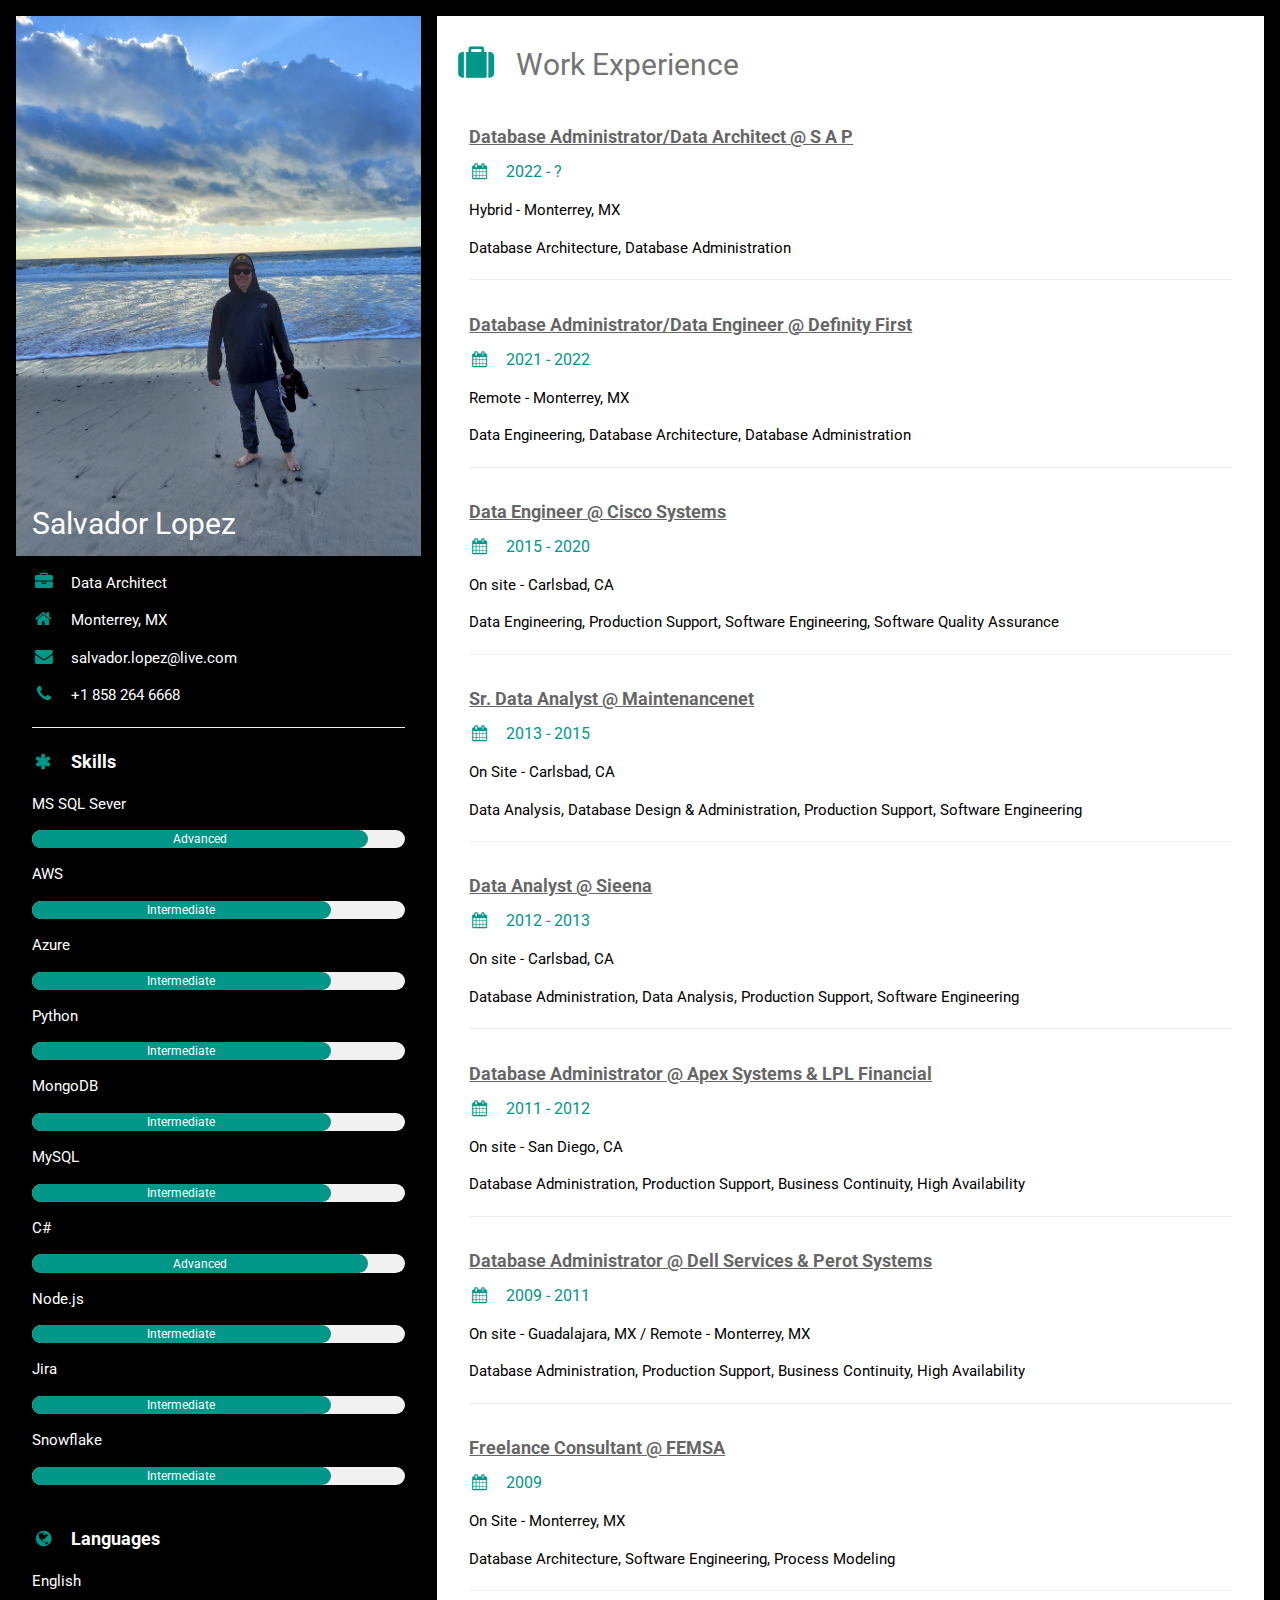
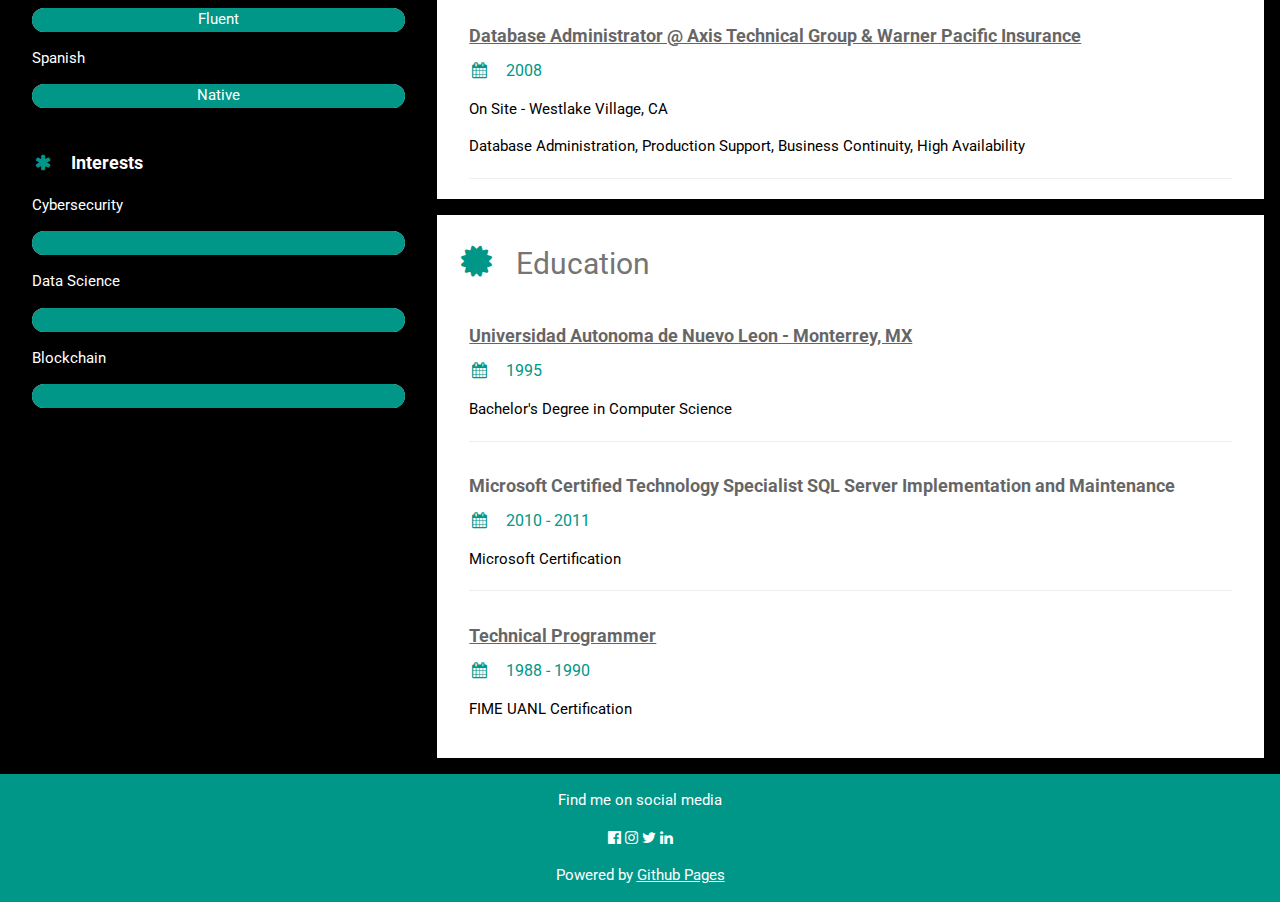
==== index.html @ 4606fcaa "Update index.html" ====
<!DOCTYPE html>
<html>
<title>Sal Lopez - Data Architect</title>
<meta charset="UTF-8">
<meta name="viewport" content="width=device-width, initial-scale=1">
<meta property="og:image" content=" https://lopez-sal.github.io/slopez1.jpg" />
<link rel="stylesheet" href="https://www.w3schools.com/w3css/4/w3.css">
<link rel='stylesheet' href='https://fonts.googleapis.com/css?family=Roboto'>
<link rel="stylesheet" href="https://cdnjs.cloudflare.com/ajax/libs/font-awesome/4.7.0/css/font-awesome.min.css">
<style>
html,body,h1,h2,h3,h4,h5,h6 {font-family: "Roboto", sans-serif}
</style>
<script> 
    function myFace() { 
        window.open("https://www.facebook.com/profile.php?id=1053467613", "_blank"); 
     } 
    function myLinkedIn() { 
        window.open("https://www.linkedin.com/in/salvadorl/", "_blank"); 
     } 
     function myInsta() { 
        window.open("https://www.instagram.com/eltigresd/", "_blank"); 
     } 
     function myTwitter() { 
        window.open(" https://twitter.com/slopezofficial", "_blank"); 
     } 
</script> 
<body class="w3-black">

<!-- Page Container -->
<div class="w3-content w3-margin-top" style="max-width:1400px;">

  <!-- The Grid -->
  <div class="w3-row-padding">
  
    <!-- Left Column -->
    <div class="w3-third">
    
      <div class="w3-black w3-text-white w3-card-4">
        <div class="w3-display-container">
          <img src="slopez1.jpg" style="width:100%" alt="Sal / Chava">
          <div class="w3-display-bottomleft w3-container w3-text-white">
            <h2>Salvador Lopez</h2>
          </div>
        </div>
        <div class="w3-container">
          <p><i class="fa fa-briefcase fa-fw w3-margin-right w3-large w3-text-teal"></i>Data Architect</p>
          <p><i class="fa fa-home fa-fw w3-margin-right w3-large w3-text-teal"></i>Monterrey, MX</p>
          <p><i class="fa fa-envelope fa-fw w3-margin-right w3-large w3-text-teal"></i>salvador.lopez@live.com</p>
          <p><i class="fa fa-phone fa-fw w3-margin-right w3-large w3-text-teal"></i>+1 858 264 6668</p>
          <hr>

          <p class="w3-large"><b><i class="fa fa-asterisk fa-fw w3-margin-right w3-text-teal"></i>Skills</b></p>
          <p>MS SQL Sever</p>
          <div class="w3-light-grey w3-round-xlarge w3-small">
            <div class="w3-container w3-center w3-round-xlarge w3-teal" style="width:90%">Advanced</div>
          </div>
          <p>AWS</p>
          <div class="w3-light-grey w3-round-xlarge w3-small">
            <div class="w3-container w3-center w3-round-xlarge w3-teal" style="width:80%">Intermediate</div>
          </div>
          <p>Azure</p>
          <div class="w3-light-grey w3-round-xlarge w3-small">
            <div class="w3-container w3-center w3-round-xlarge w3-teal" style="width:80%">Intermediate</div>
          </div>
          <p>Python</p>
          <div class="w3-light-grey w3-round-xlarge w3-small">
            <div class="w3-container w3-center w3-round-xlarge w3-teal" style="width:80%">
              <div class="w3-center w3-text-white">Intermediate</div>
            </div>
          </div>
          <p>MongoDB</p>
          <div class="w3-light-grey w3-round-xlarge w3-small">
            <div class="w3-container w3-center w3-round-xlarge w3-teal" style="width:80%">Intermediate</div>
          </div>
          <p>MySQL</p>
          <div class="w3-light-grey w3-round-xlarge w3-small">
            <div class="w3-container w3-center w3-round-xlarge w3-teal" style="width:80%">Intermediate</div>
          </div>
          <p>C#</p>
          <div class="w3-light-grey w3-round-xlarge w3-small">
            <div class="w3-container w3-center w3-round-xlarge w3-teal" style="width:90%">Advanced</div>
          </div>
          <p>Node.js</p>
          <div class="w3-light-grey w3-round-xlarge w3-small">
            <div class="w3-container w3-center w3-round-xlarge w3-teal" style="width:80%">Intermediate</div>
          </div>
          <p>Jira</p>
          <div class="w3-light-grey w3-round-xlarge w3-small">
            <div class="w3-container w3-center w3-round-xlarge w3-teal" style="width:80%">Intermediate</div>
          </div>
          <p>Snowflake</p>
          <div class="w3-light-grey w3-round-xlarge w3-small">
            <div class="w3-container w3-center w3-round-xlarge w3-teal" style="width:80%">Intermediate</div>
          </div>
          <br>

          <p class="w3-large w3-text-theme"><b><i class="fa fa-globe fa-fw w3-margin-right w3-text-teal"></i>Languages</b></p>
          <p>English</p>
          <div class="w3-light-grey w3-round-xlarge">
            <div class="w3-container w3-center w3-round-xlarge w3-teal" style="height:24px;width:100%">Fluent</div>
          </div>
          <p>Spanish</p>
          <div class="w3-light-grey w3-round-xlarge">
            <div class="w3-container w3-center w3-round-xlarge w3-teal" style="height:24px;width:100%">Native</div>
          </div>
          <br>

          <p class="w3-large"><b><i class="fa fa-asterisk fa-fw w3-margin-right w3-text-teal"></i>Interests</b></p>
          <p>Cybersecurity</p>
          <div class="w3-light-grey w3-round-xlarge">
            <div class="w3-container w3-center w3-round-xlarge w3-teal" style="height:24px;width:100%"></div>
          </div>
          <p>Data Science</p>
          <div class="w3-light-grey w3-round-xlarge">
            <div class="w3-container w3-center w3-round-xlarge w3-teal" style="height:24px;width:100%"></div>
          </div>
          <p>Blockchain</p>
          <div class="w3-light-grey w3-round-xlarge">
            <div class="w3-container w3-center w3-round-xlarge w3-teal" style="height:24px;width:100%"></div>
          </div>
          <br>
        </div>
      </div><br>

    <!-- End Left Column -->
    </div>

    <!-- Right Column -->
    <div class="w3-twothird">
    
      <div class="w3-container w3-card w3-white w3-margin-bottom">
        <h2 class="w3-text-grey w3-padding-16"><i class="fa fa-suitcase fa-fw w3-margin-right w3-xxlarge w3-text-teal"></i>Work Experience</h2>
        <div class="w3-container">
          <h5 class="w3-opacity"><b> <a href="https://www.sap.com" target="_blank"> Database Administrator/Data Architect @ S A P </a></b></h5>
          <h6 class="w3-text-teal"><i class="fa fa-calendar fa-fw w3-margin-right"></i>2022 - ? </h6>
          <p>Hybrid - Monterrey, MX</p>
          <p>Database Architecture, Database Administration</p>
          <hr>
        </div>
        <div class="w3-container">
          <h5 class="w3-opacity"><b> <a href="https://www.definityfirst.com" target="_blank"> Database Administrator/Data Engineer @ Definity First </a></b></h5>
          <h6 class="w3-text-teal"><i class="fa fa-calendar fa-fw w3-margin-right"></i>2021 - 2022 </h6>
          <p>Remote - Monterrey, MX</p>
          <p>Data Engineering, Database Architecture, Database Administration</p>
          <hr>
        </div>
        <div class="w3-container">
          <h5 class="w3-opacity"><b> <a href="https://www.cisco.com" target="_blank"> Data Engineer @ Cisco Systems </a></b></h5>
          <h6 class="w3-text-teal"><i class="fa fa-calendar fa-fw w3-margin-right"></i>2015 - 2020</h6>
          <p>On site - Carlsbad, CA</p>
          <p>Data Engineering, Production Support, Software Engineering, Software Quality Assurance</p>
          <hr>
        </div>
        <div class="w3-container">
          <h5 class="w3-opacity" ><b><a href="https://blogs.cisco.com/news/cisco-announces-news" target="_blank">Sr. Data Analyst @ Maintenancenet</a></b> </h5>
          <h6 class="w3-text-teal"><i class="fa fa-calendar fa-fw w3-margin-right"></i>2013 - 2015</h6>
          <p>On Site - Carlsbad, CA</p>
          <p>Data Analysis, Database Design & Administration, Production Support, Software Engineering</p>
          <hr>
        </div>
        <div class="w3-container">
          <h5 class="w3-opacity"><a href="https://definityfirst.com/" target="_blank"><b>Data Analyst @ Sieena</b></a></h5>
          <h6 class="w3-text-teal"><i class="fa fa-calendar fa-fw w3-margin-right"></i>2012 - 2013</h6>
          <p>On site - Carlsbad, CA</p>
          <p>Database Administration, Data Analysis, Production Support, Software Engineering</p>
          <hr>
        </div>
        <div class="w3-container">
          <h5 class="w3-opacity"><b><a href="https://www.apexsystems.com" target="_blank">Database Administrator @ Apex Systems & LPL Financial</b></a></h5>
          <h6 class="w3-text-teal"><i class="fa fa-calendar fa-fw w3-margin-right"></i>2011 - 2012</h6>
          <p>On site - San Diego, CA</p>
          <p>Database Administration,  Production Support, Business Continuity, High Availability</p>
          <hr>
        </div>
        <div class="w3-container">
          <h5 class="w3-opacity"><b><a href="https://www.dell.com" target="_blank">Database Administrator @ Dell Services & Perot Systems</a></b></h5>
          <h6 class="w3-text-teal"><i class="fa fa-calendar fa-fw w3-margin-right"></i>2009 - 2011</h6>
          <p>On site - Guadalajara, MX / Remote - Monterrey, MX</p>
          <p>Database Administration,  Production Support, Business Continuity, High Availability</p>
          <hr>
        </div>
        <div class="w3-container">
          <h5 class="w3-opacity"><b><a href="https://www.femsa.com/en/" target="_blank">Freelance Consultant @ FEMSA</a></b></h5>
          <h6 class="w3-text-teal"><i class="fa fa-calendar fa-fw w3-margin-right"></i>2009</h6>
          <p>On Site - Monterrey, MX</p>
          <p>Database Architecture,  Software Engineering, Process Modeling</p>
          <hr>
        </div>
        <div class="w3-container">
          <h5 class="w3-opacity"><b><a href="https://www.axistechnical.com/" target="_blank">Database Administrator @ Axis Technical Group & Warner Pacific Insurance</a></b></h5>
          <h6 class="w3-text-teal"><i class="fa fa-calendar fa-fw w3-margin-right"></i>2008</h6>
          <p>On Site - Westlake Village, CA</p>
          <p>Database Administration,  Production Support, Business Continuity, High Availability</p>
          <hr>
        </div>
      </div>

      <div class="w3-container w3-card w3-white">
        <h2 class="w3-text-grey w3-padding-16"><i class="fa fa-certificate fa-fw w3-margin-right w3-xxlarge w3-text-teal"></i>Education</h2>
        <div class="w3-container">
          <h5 class="w3-opacity"><b><a href="https://www.uanl.mx/en/main-campus/" target="_blank">Universidad Autonoma de Nuevo Leon - Monterrey, MX </a></b></h5>
          <h6 class="w3-text-teal"><i class="fa fa-calendar fa-fw w3-margin-right"></i>1995</h6>
          <p>Bachelor's Degree in Computer Science</p>
          <hr>
        </div>
        <div class="w3-container">
          <h5 class="w3-opacity"><b>Microsoft Certified Technology Specialist SQL Server Implementation and Maintenance</b></h5>
          <h6 class="w3-text-teal"><i class="fa fa-calendar fa-fw w3-margin-right"></i>2010 - 2011</h6>
          <p>Microsoft Certification</p>
          <hr>
        </div>
        <div class="w3-container">
          <h5 class="w3-opacity"><a href="https://www.fime.uanl.mx/portfolio/educacion-continua/" target="_blank"><b>Technical Programmer</a></b></h5>
          <h6 class="w3-text-teal"><i class="fa fa-calendar fa-fw w3-margin-right"></i>1988 - 1990</h6>
          <p>FIME UANL Certification</p><br>
        </div>
      </div>

    <!-- End Right Column -->
    </div>
    
  <!-- End Grid -->
  </div>
  
  <!-- End Page Container -->
</div>

<footer class="w3-container w3-teal w3-center w3-margin-top">
  <p>Find me on social media</p>
  <i class="fa fa-facebook-official w3-hover-opacity" onclick="myFace()"></i>
  <i class="fa fa-instagram w3-hover-opacity" onclick="myInsta()"></i>
  <i class="fa fa-twitter w3-hover-opacity" onclick="myTwitter()"></i>
  <i class="fa fa-linkedin w3-hover-opacity"  onclick="myLinkedIn()"></i>
  <p>Powered by <a href="https://pages.github.com/" target="_blank">Github Pages</a></p>
</footer>

</body>
</html>
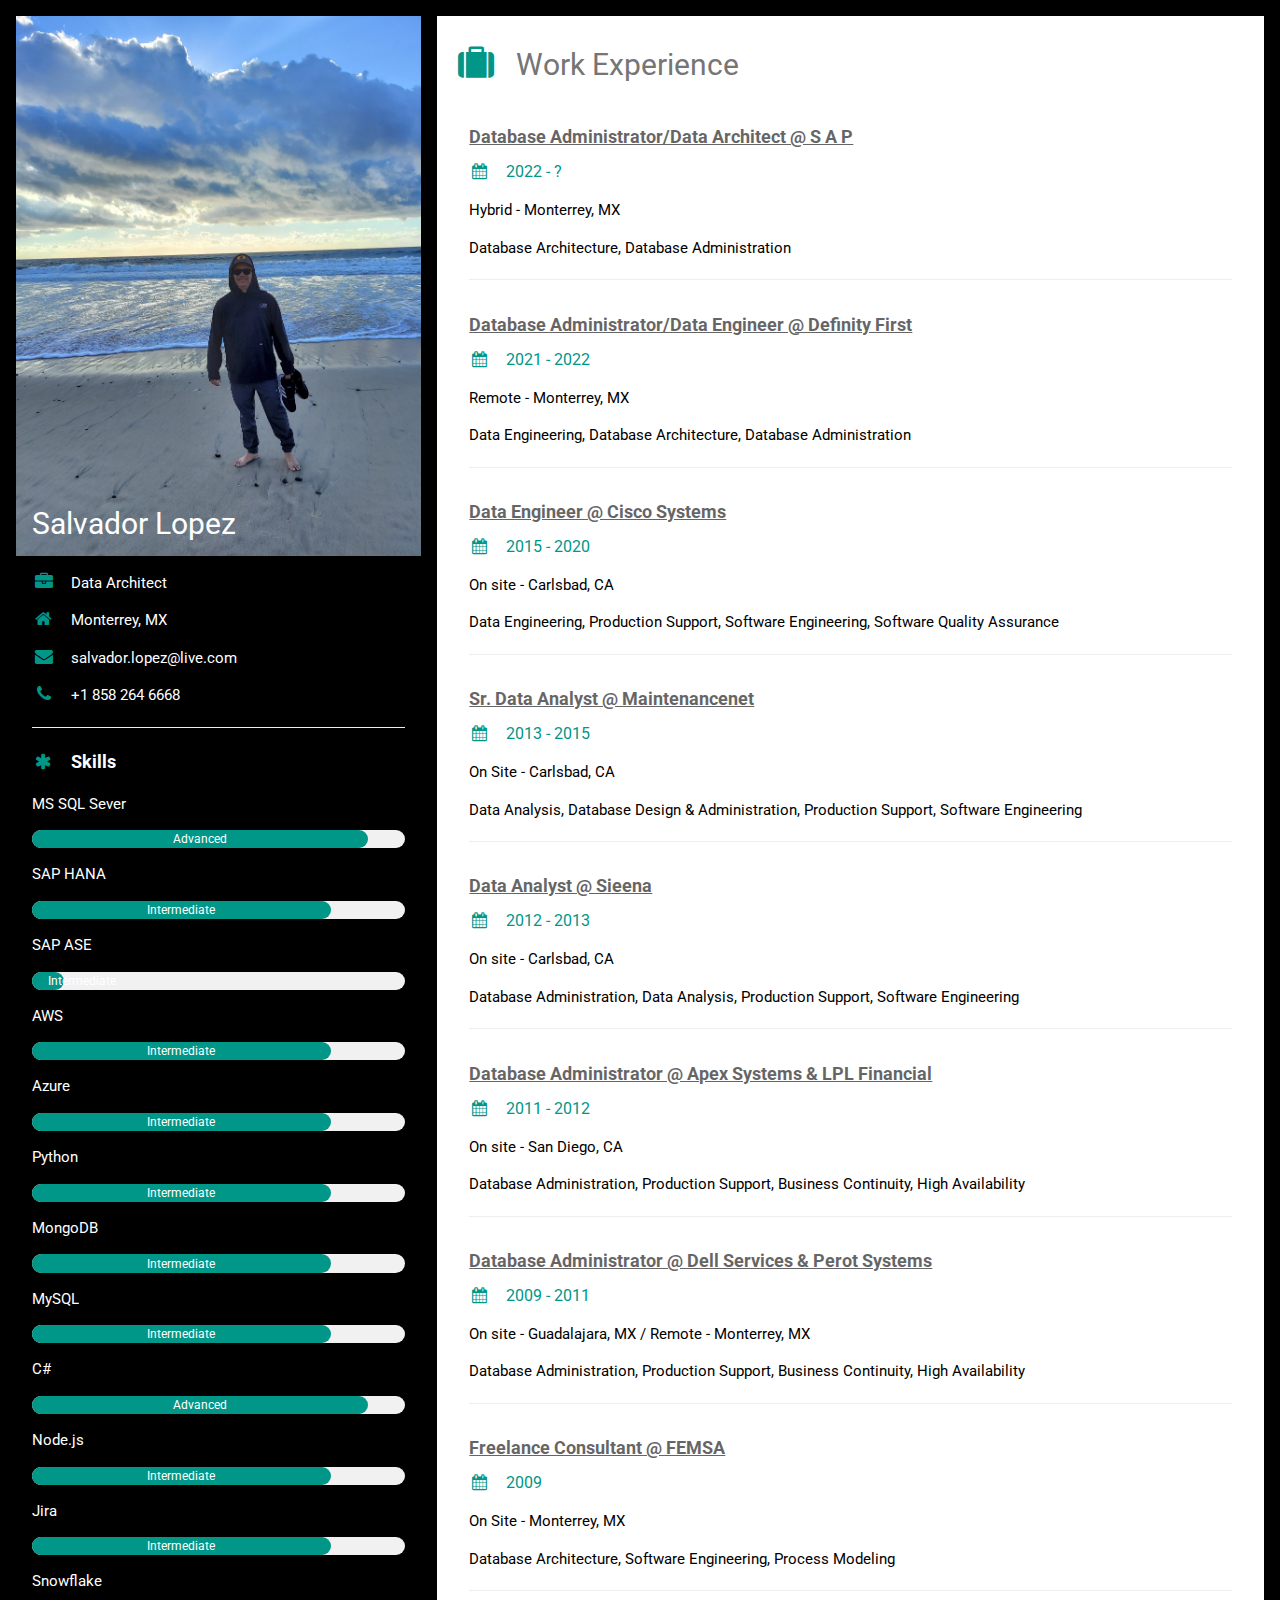
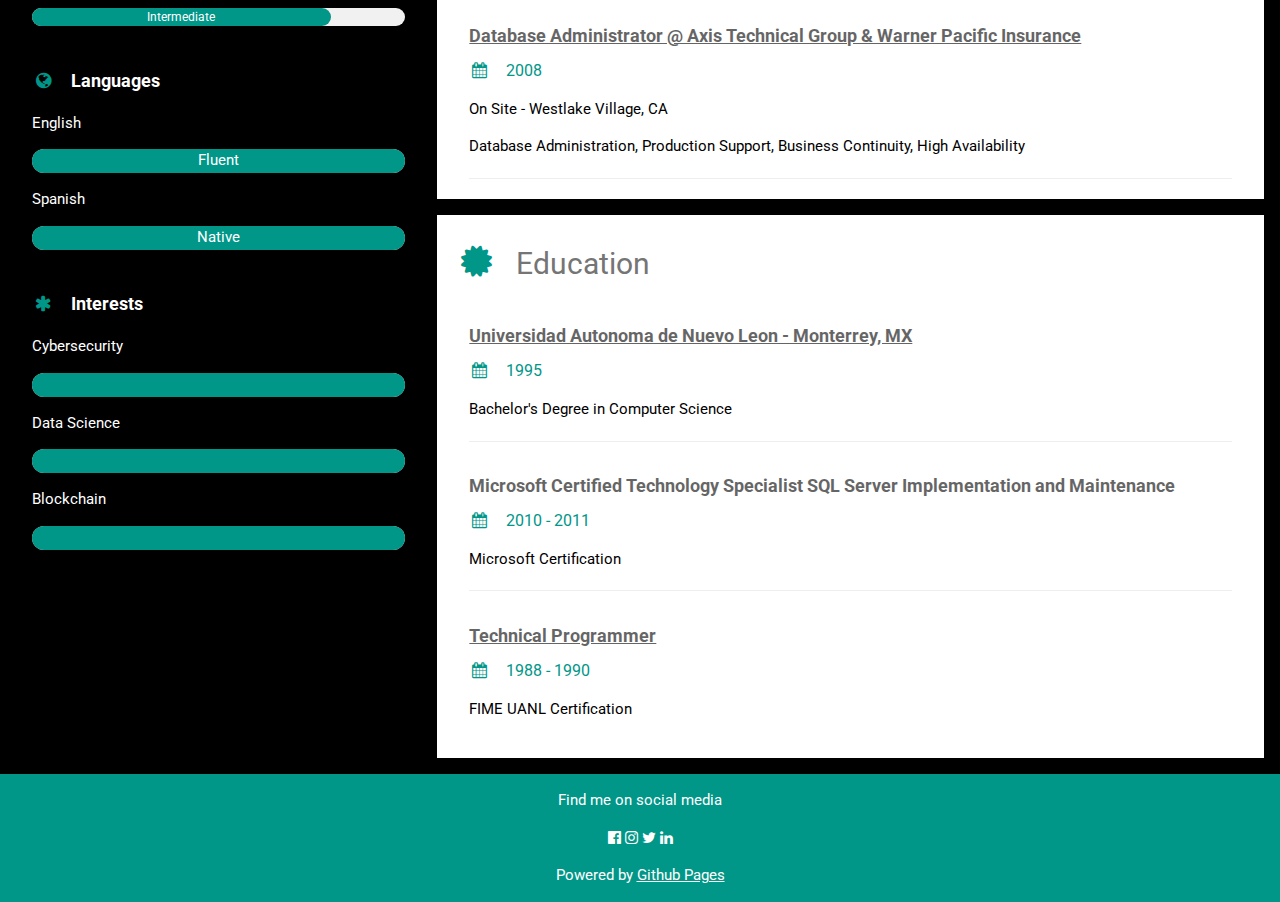
==== commit 2168fbf7: "Update index.html" ====
--- a/index.html
+++ b/index.html
@@ -54,6 +54,13 @@
           <div class="w3-light-grey w3-round-xlarge w3-small">
             <div class="w3-container w3-center w3-round-xlarge w3-teal" style="width:90%">Advanced</div>
           </div>
+          <p>SAP HANA</p>
+          <div class="w3-light-grey w3-round-xlarge w3-small">
+            <div class="w3-container w3-center w3-round-xlarge w3-teal" style="width:80%">Intermediate</div>
+          </div><p>SAP ASE</p>
+          <div class="w3-light-grey w3-round-xlarge w3-small">
+            <div class="w3-container w3-center w3-round-xlarge w3-teal" style="width:0%">Intermediate</div>
+          </div>
           <p>AWS</p>
           <div class="w3-light-grey w3-round-xlarge w3-small">
             <div class="w3-container w3-center w3-round-xlarge w3-teal" style="width:80%">Intermediate</div>
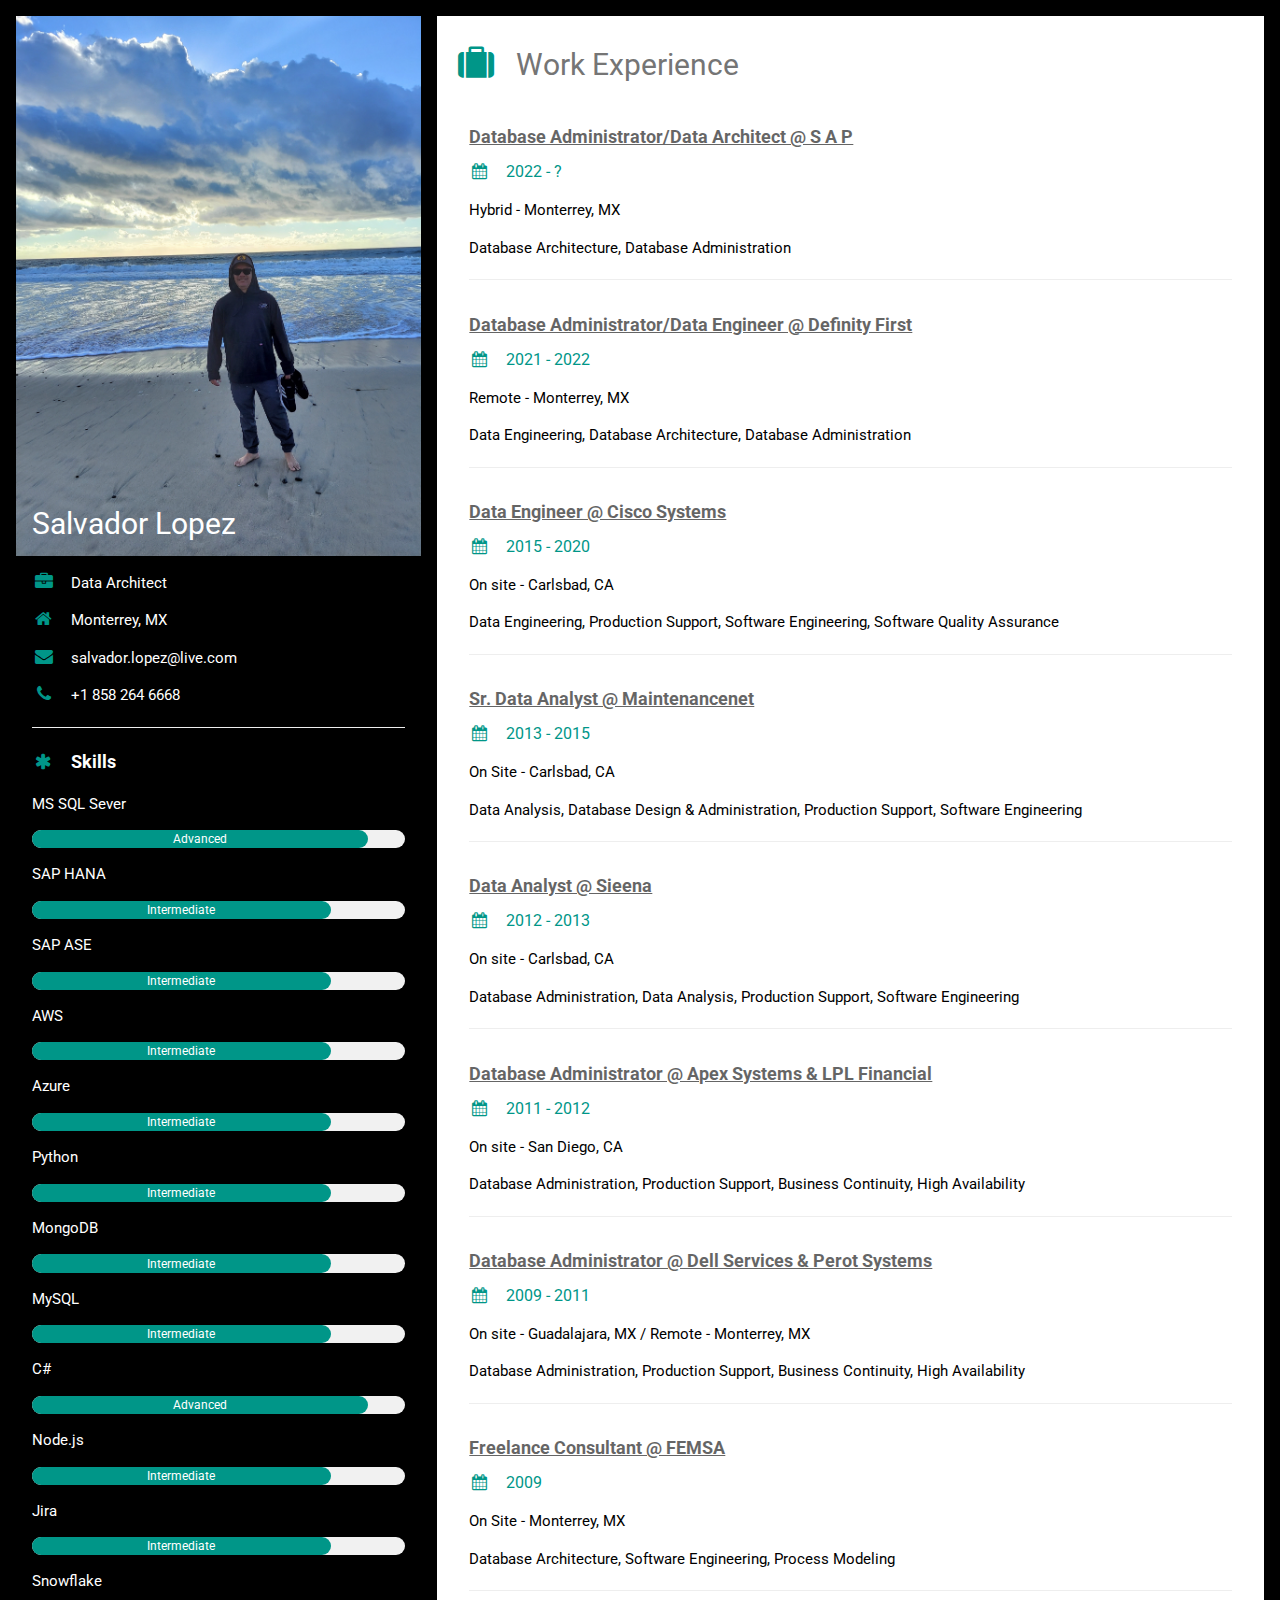
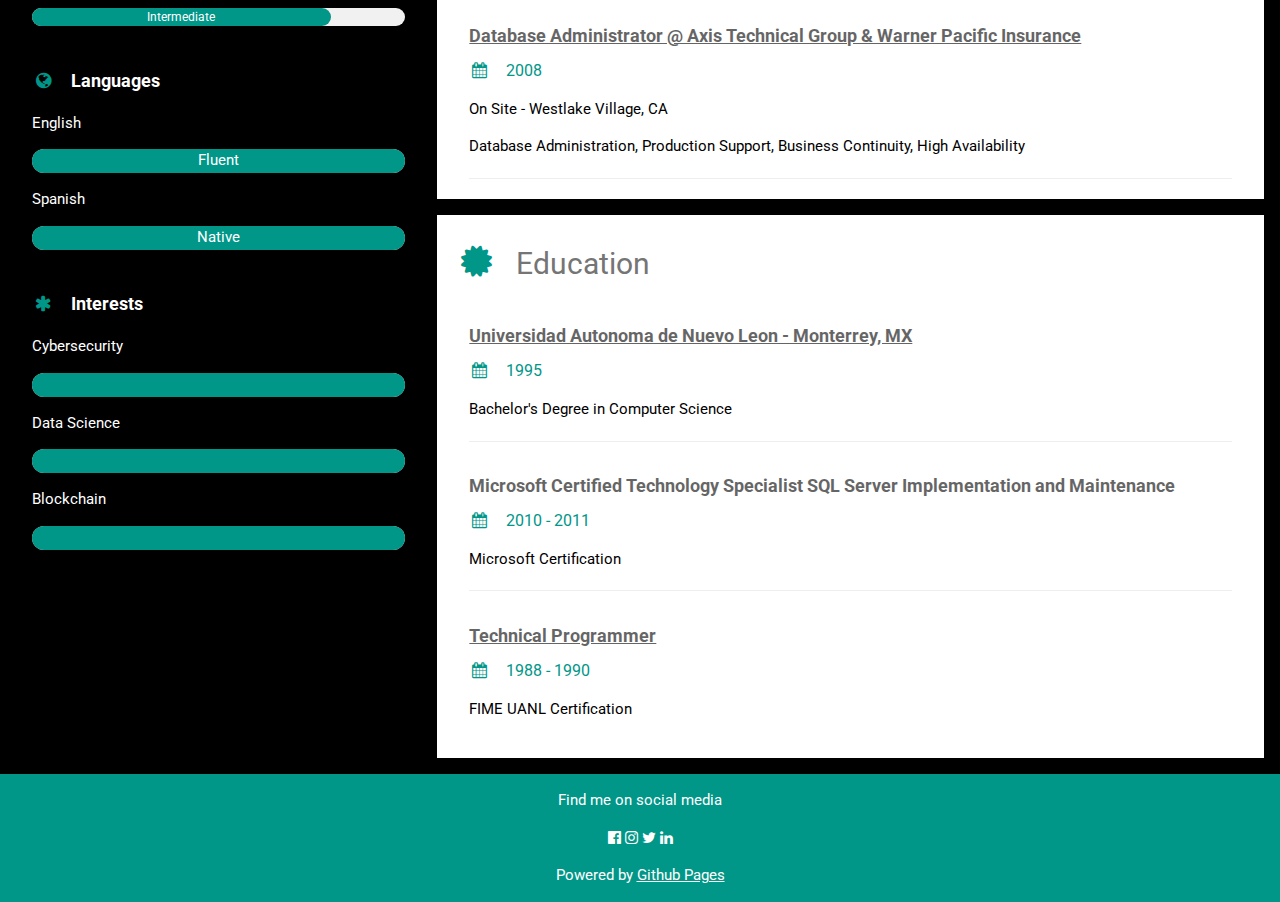
==== commit 6ecf00ba: "Update index.html" ====
--- a/index.html
+++ b/index.html
@@ -59,7 +59,7 @@
             <div class="w3-container w3-center w3-round-xlarge w3-teal" style="width:80%">Intermediate</div>
           </div><p>SAP ASE</p>
           <div class="w3-light-grey w3-round-xlarge w3-small">
-            <div class="w3-container w3-center w3-round-xlarge w3-teal" style="width:0%">Intermediate</div>
+            <div class="w3-container w3-center w3-round-xlarge w3-teal" style="width:80%">Intermediate</div>
           </div>
           <p>AWS</p>
           <div class="w3-light-grey w3-round-xlarge w3-small">
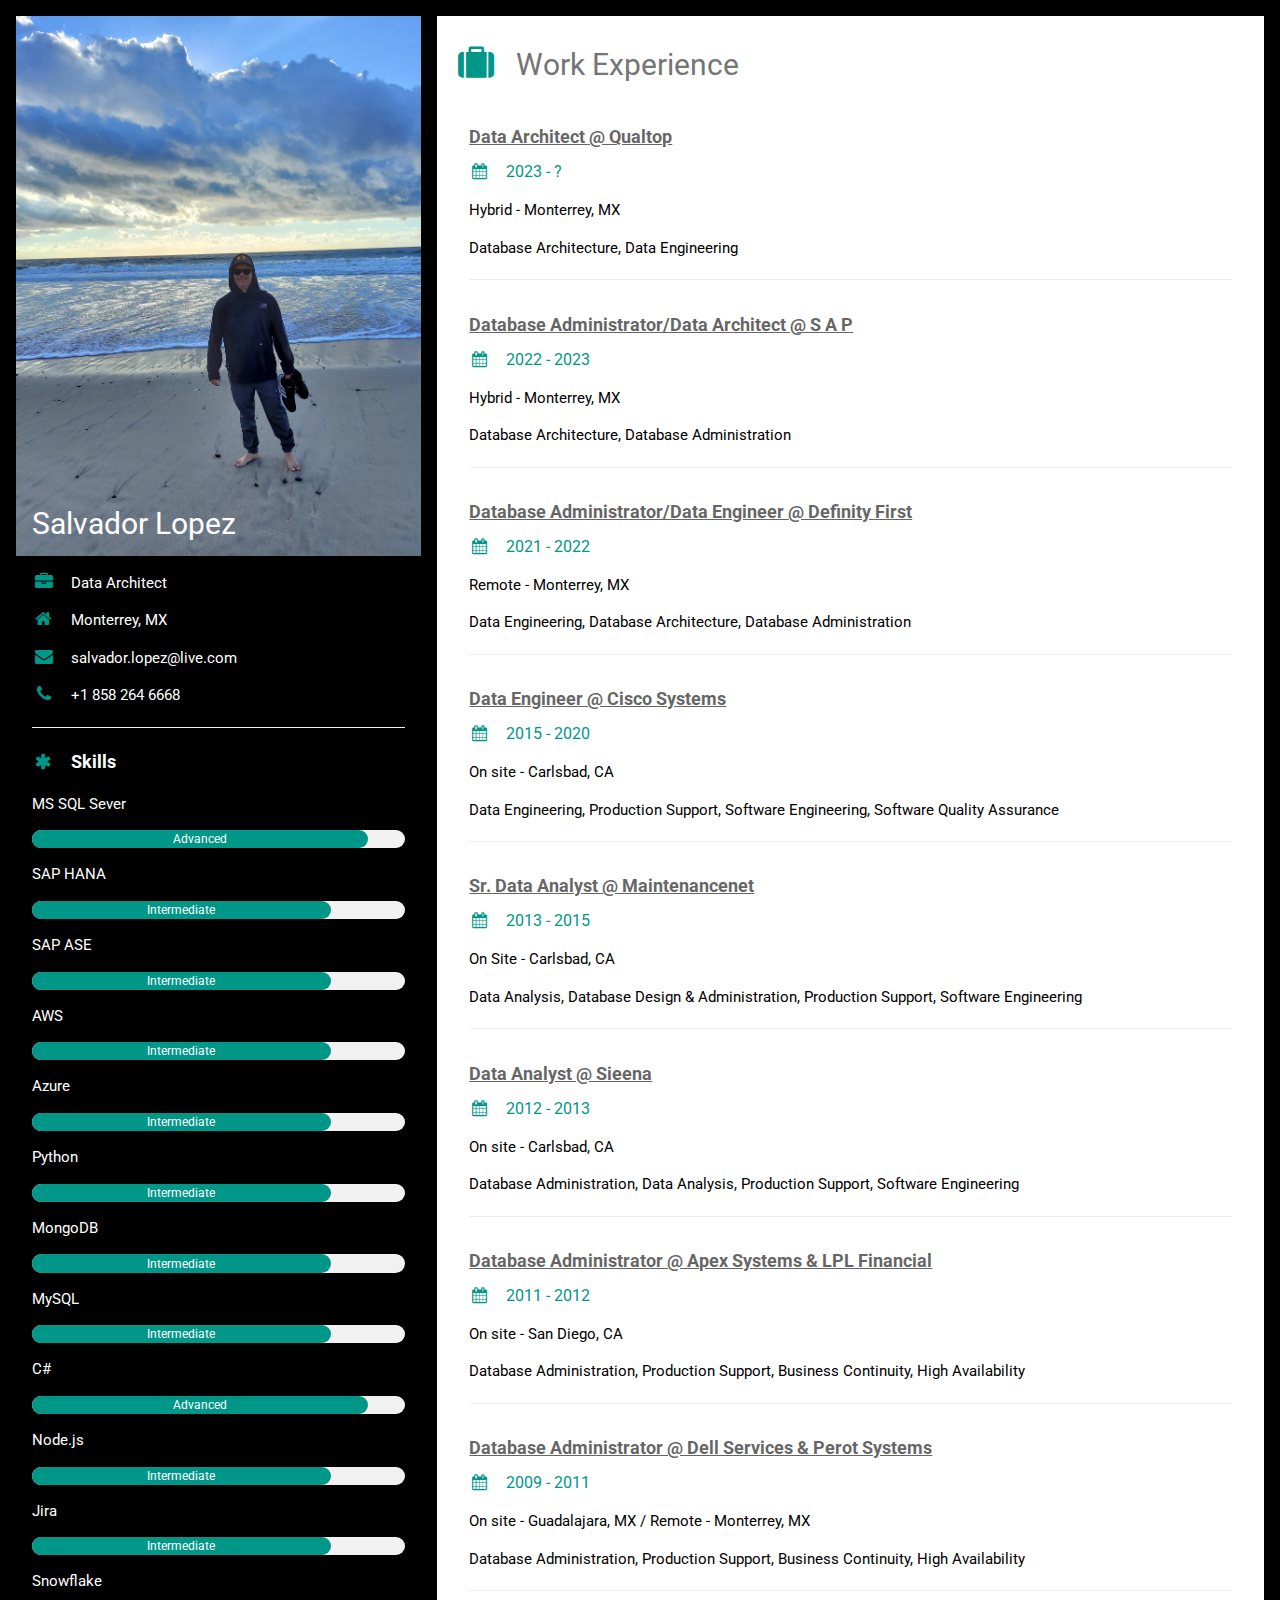
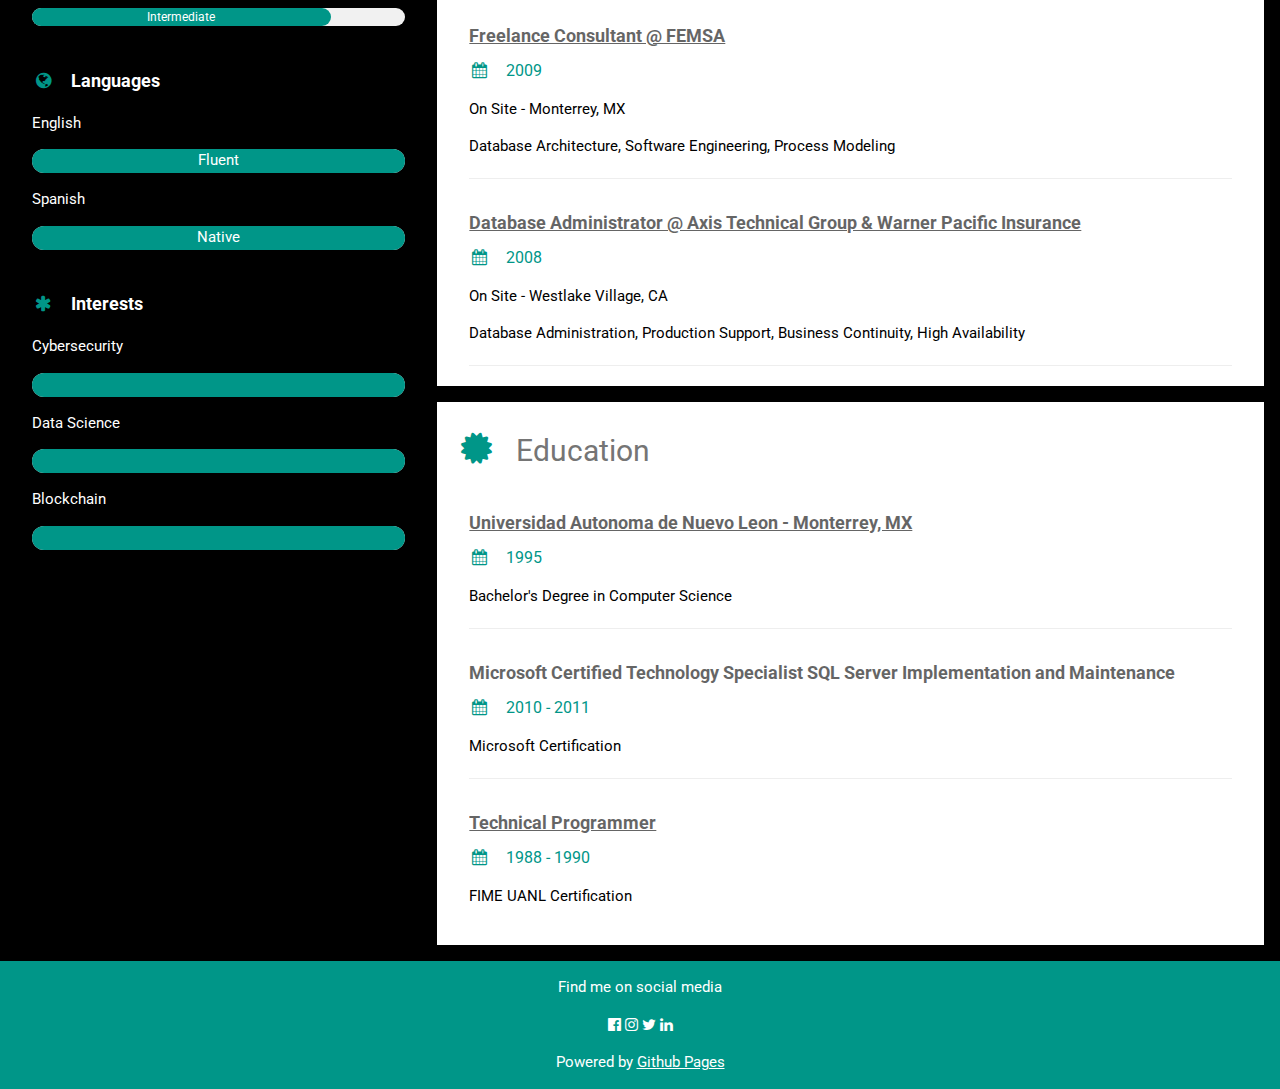
==== commit 4c162057: "Update index.html" ====
--- a/index.html
+++ b/index.html
@@ -138,8 +138,15 @@
       <div class="w3-container w3-card w3-white w3-margin-bottom">
         <h2 class="w3-text-grey w3-padding-16"><i class="fa fa-suitcase fa-fw w3-margin-right w3-xxlarge w3-text-teal"></i>Work Experience</h2>
         <div class="w3-container">
+          <h5 class="w3-opacity"><b> <a href="https://www.sap.com" target="_blank"> Data Architect @ Qualtop </a></b></h5>
+          <h6 class="w3-text-teal"><i class="fa fa-calendar fa-fw w3-margin-right"></i>2023 - ? </h6>
+          <p>Hybrid - Monterrey, MX</p>
+          <p>Database Architecture, Data Engineering</p>
+          <hr>
+        </div>
+        <div class="w3-container">
           <h5 class="w3-opacity"><b> <a href="https://www.sap.com" target="_blank"> Database Administrator/Data Architect @ S A P </a></b></h5>
-          <h6 class="w3-text-teal"><i class="fa fa-calendar fa-fw w3-margin-right"></i>2022 - ? </h6>
+          <h6 class="w3-text-teal"><i class="fa fa-calendar fa-fw w3-margin-right"></i>2022 - 2023 </h6>
           <p>Hybrid - Monterrey, MX</p>
           <p>Database Architecture, Database Administration</p>
           <hr>
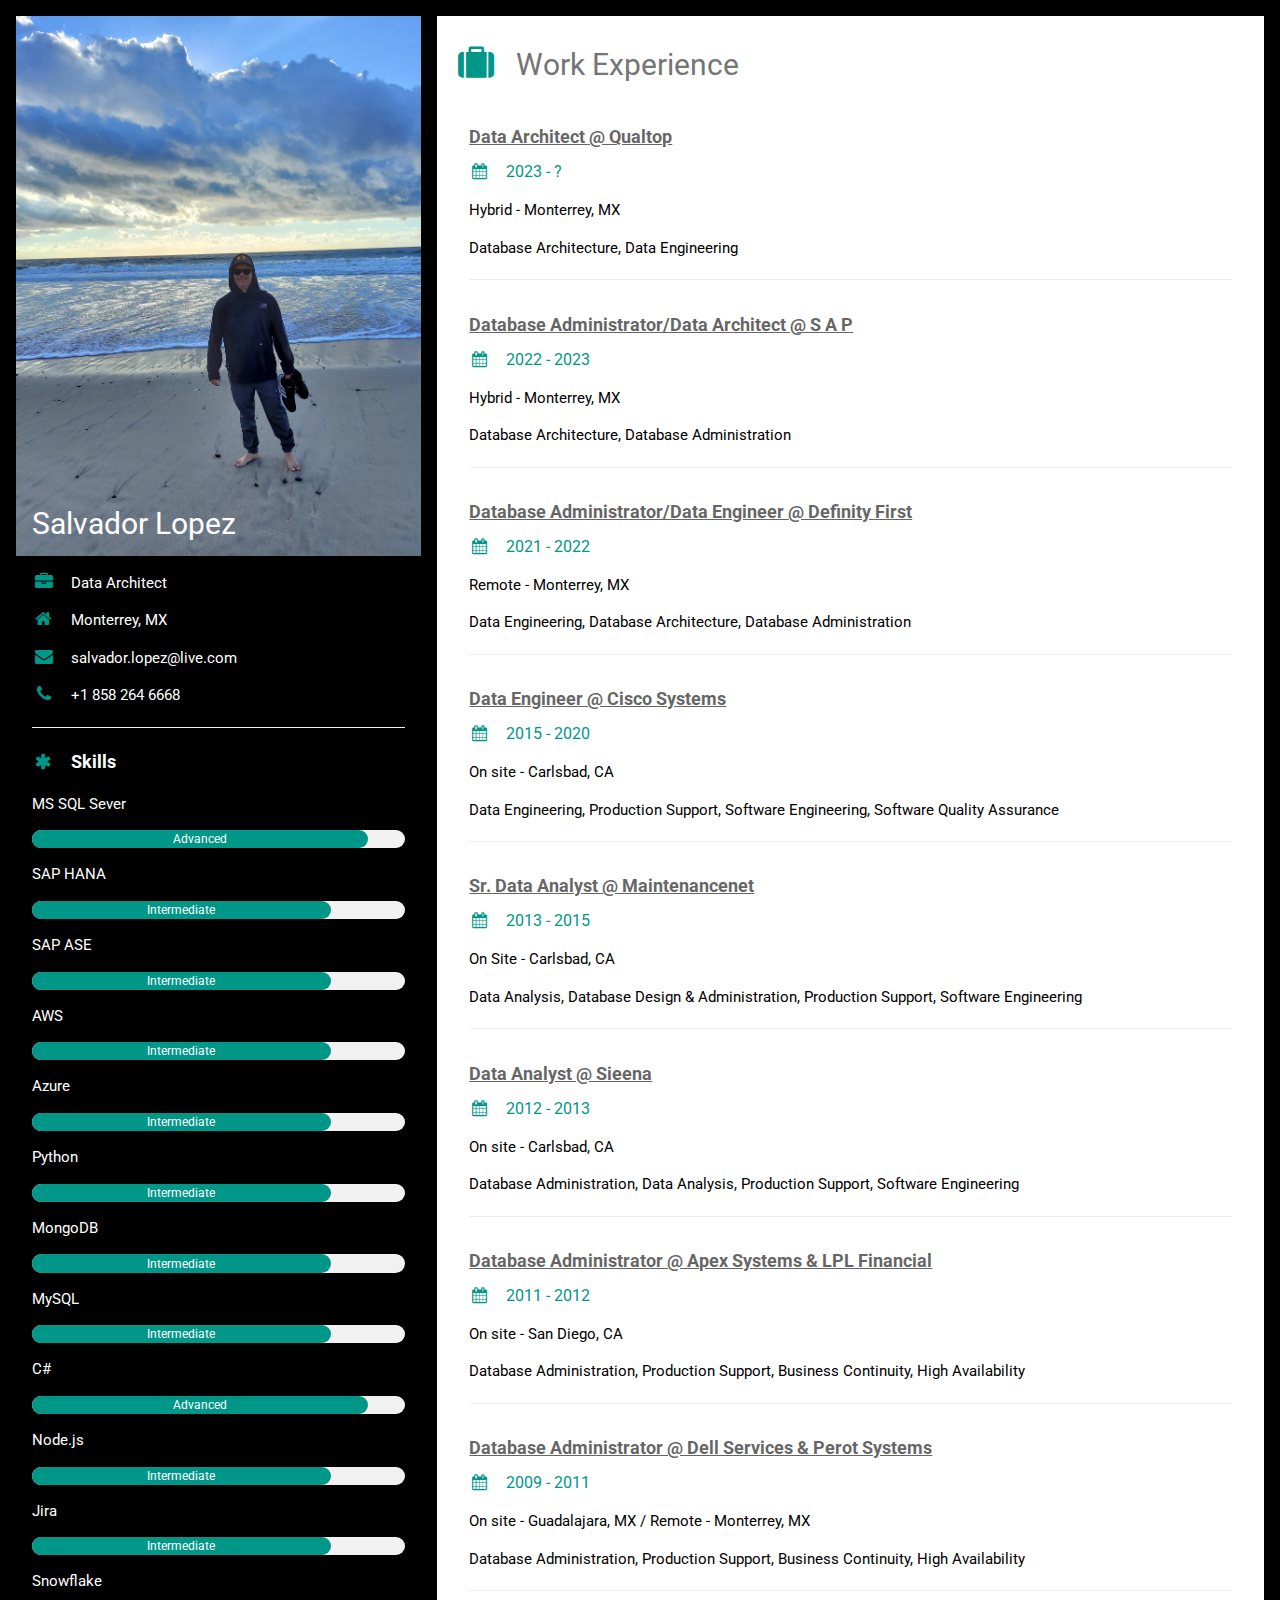
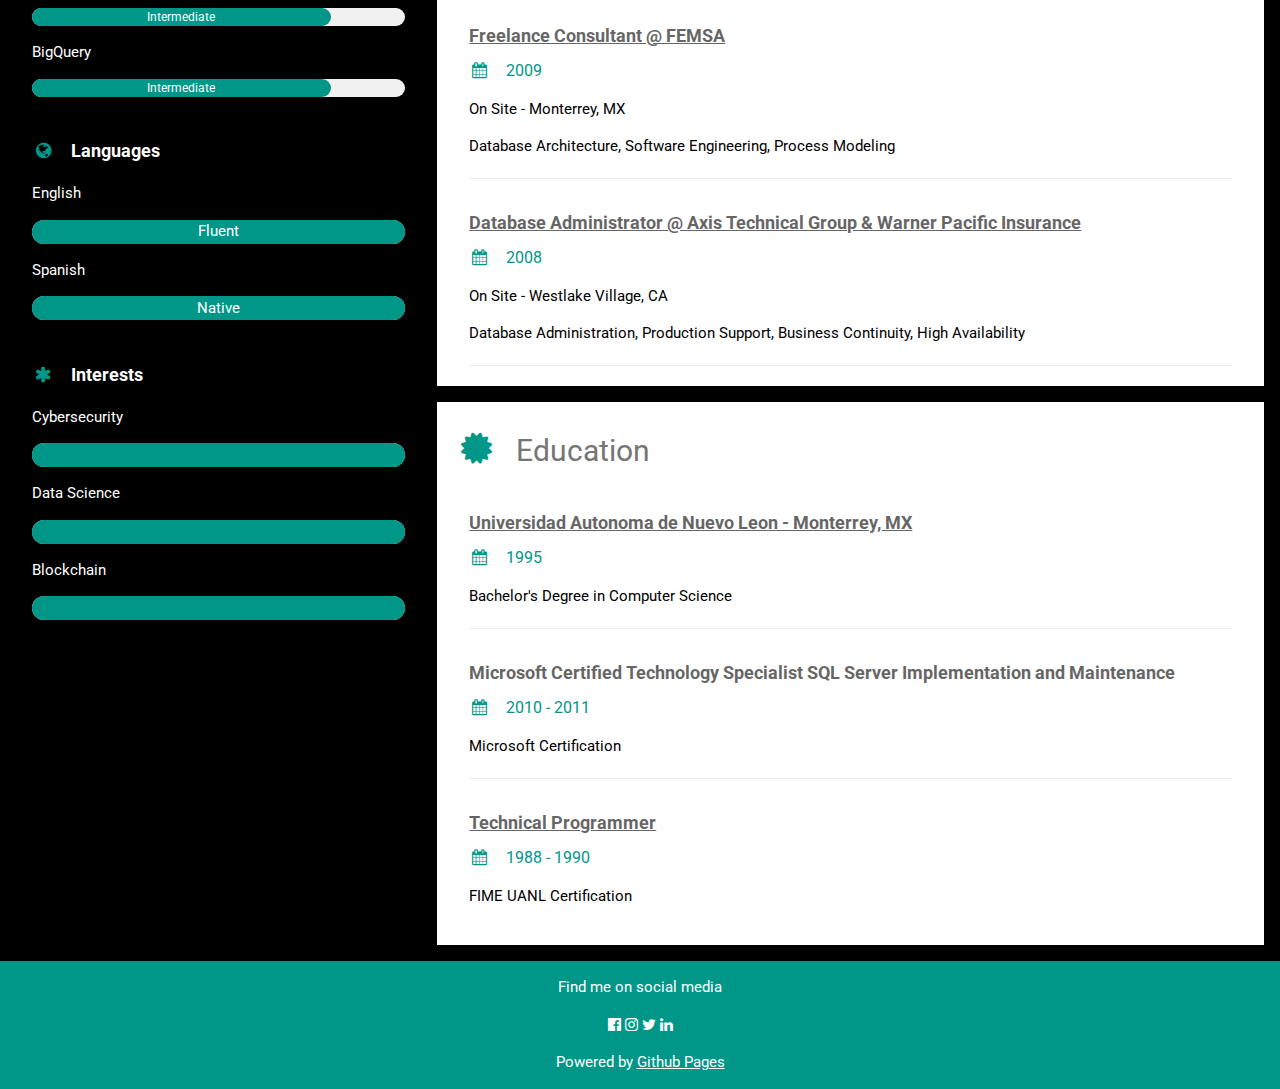
==== commit a4652581: "Update index.html" ====
--- a/index.html
+++ b/index.html
@@ -99,6 +99,10 @@
           <div class="w3-light-grey w3-round-xlarge w3-small">
             <div class="w3-container w3-center w3-round-xlarge w3-teal" style="width:80%">Intermediate</div>
           </div>
+          <p>BigQuery</p>
+          <div class="w3-light-grey w3-round-xlarge w3-small">
+            <div class="w3-container w3-center w3-round-xlarge w3-teal" style="width:80%">Intermediate</div>
+          </div>
           <br>
 
           <p class="w3-large w3-text-theme"><b><i class="fa fa-globe fa-fw w3-margin-right w3-text-teal"></i>Languages</b></p>
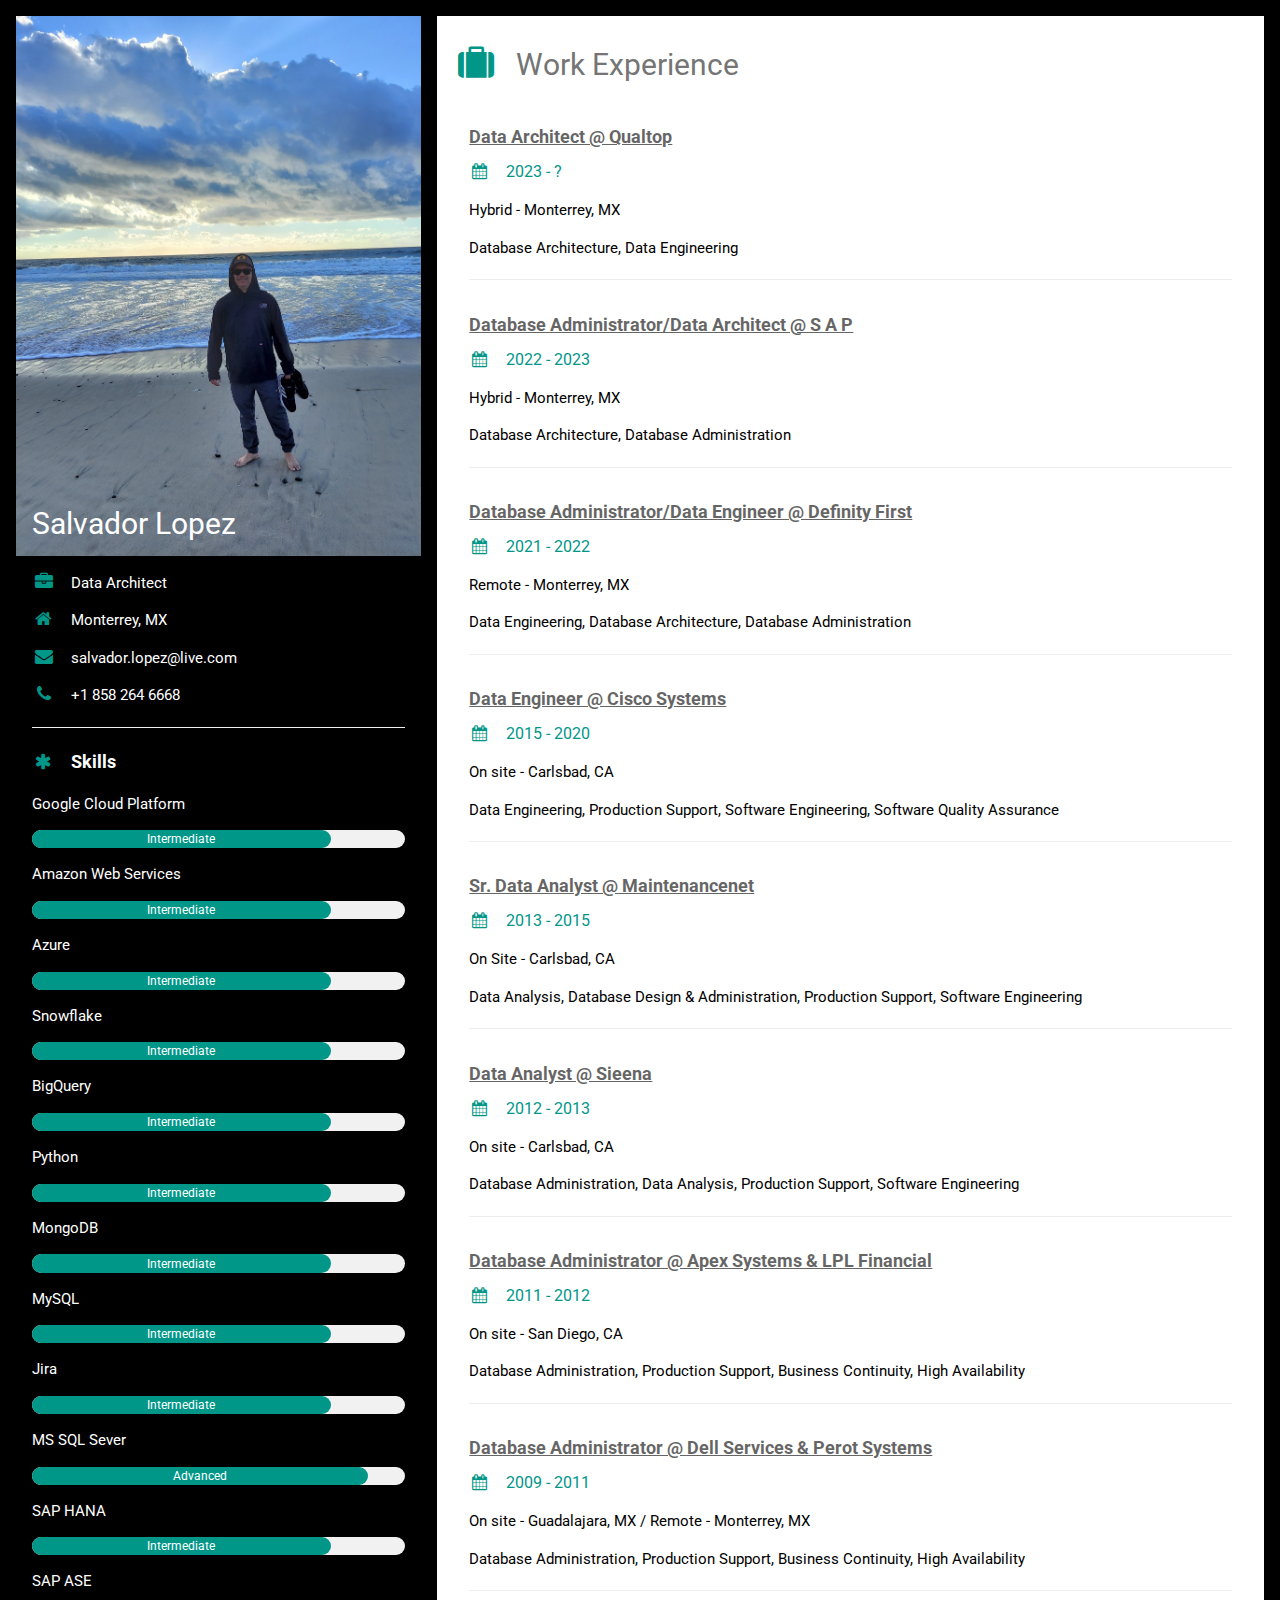
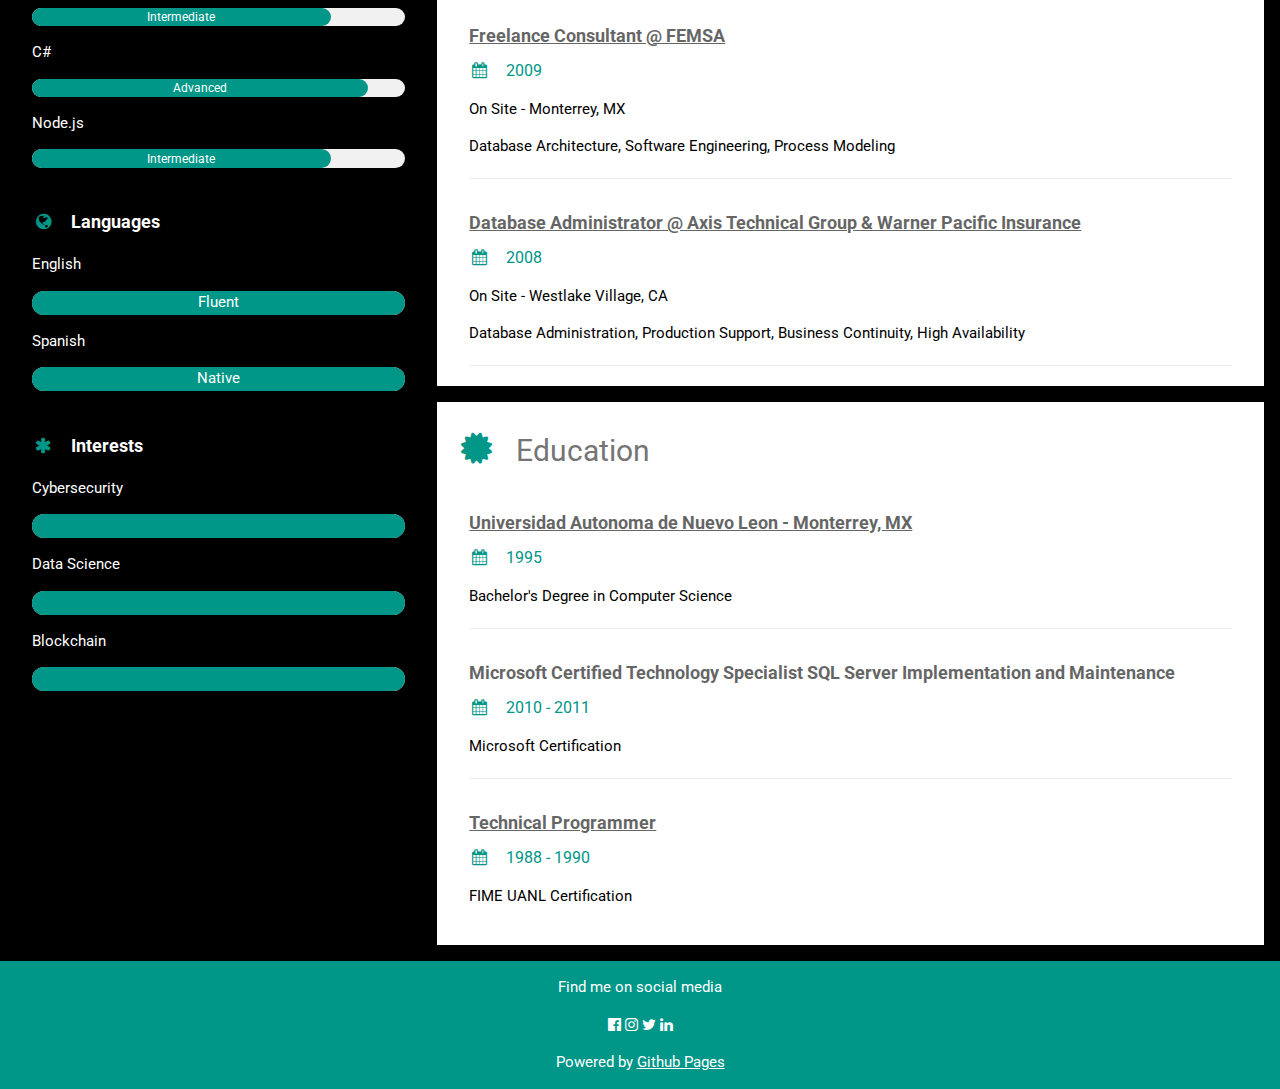
==== commit 6edc07c3: "Update index.html" ====
--- a/index.html
+++ b/index.html
@@ -50,22 +50,23 @@
           <hr>
 
           <p class="w3-large"><b><i class="fa fa-asterisk fa-fw w3-margin-right w3-text-teal"></i>Skills</b></p>
-          <p>MS SQL Sever</p>
-          <div class="w3-light-grey w3-round-xlarge w3-small">
-            <div class="w3-container w3-center w3-round-xlarge w3-teal" style="width:90%">Advanced</div>
-          </div>
-          <p>SAP HANA</p>
-          <div class="w3-light-grey w3-round-xlarge w3-small">
-            <div class="w3-container w3-center w3-round-xlarge w3-teal" style="width:80%">Intermediate</div>
-          </div><p>SAP ASE</p>
-          <div class="w3-light-grey w3-round-xlarge w3-small">
-            <div class="w3-container w3-center w3-round-xlarge w3-teal" style="width:80%">Intermediate</div>
-          </div>
-          <p>AWS</p>
+          <p>Google Cloud Platform</p>
+          <div class="w3-light-grey w3-round-xlarge w3-small">
+            <div class="w3-container w3-center w3-round-xlarge w3-teal" style="width:80%">Intermediate</div>
+          </div>
+          <p>Amazon Web Services</p>
           <div class="w3-light-grey w3-round-xlarge w3-small">
             <div class="w3-container w3-center w3-round-xlarge w3-teal" style="width:80%">Intermediate</div>
           </div>
           <p>Azure</p>
+          <div class="w3-light-grey w3-round-xlarge w3-small">
+            <div class="w3-container w3-center w3-round-xlarge w3-teal" style="width:80%">Intermediate</div>
+          </div>
+          <p>Snowflake</p>
+          <div class="w3-light-grey w3-round-xlarge w3-small">
+            <div class="w3-container w3-center w3-round-xlarge w3-teal" style="width:80%">Intermediate</div>
+          </div>
+          <p>BigQuery</p>
           <div class="w3-light-grey w3-round-xlarge w3-small">
             <div class="w3-container w3-center w3-round-xlarge w3-teal" style="width:80%">Intermediate</div>
           </div>
@@ -83,23 +84,26 @@
           <div class="w3-light-grey w3-round-xlarge w3-small">
             <div class="w3-container w3-center w3-round-xlarge w3-teal" style="width:80%">Intermediate</div>
           </div>
+          <p>Jira</p>
+          <div class="w3-light-grey w3-round-xlarge w3-small">
+            <div class="w3-container w3-center w3-round-xlarge w3-teal" style="width:80%">Intermediate</div>
+          </div>
+          <p>MS SQL Sever</p>
+          <div class="w3-light-grey w3-round-xlarge w3-small">
+            <div class="w3-container w3-center w3-round-xlarge w3-teal" style="width:90%">Advanced</div>
+          </div>
+          <p>SAP HANA</p>
+          <div class="w3-light-grey w3-round-xlarge w3-small">
+            <div class="w3-container w3-center w3-round-xlarge w3-teal" style="width:80%">Intermediate</div>
+          </div><p>SAP ASE</p>
+          <div class="w3-light-grey w3-round-xlarge w3-small">
+            <div class="w3-container w3-center w3-round-xlarge w3-teal" style="width:80%">Intermediate</div>
+          </div>
           <p>C#</p>
           <div class="w3-light-grey w3-round-xlarge w3-small">
             <div class="w3-container w3-center w3-round-xlarge w3-teal" style="width:90%">Advanced</div>
           </div>
           <p>Node.js</p>
-          <div class="w3-light-grey w3-round-xlarge w3-small">
-            <div class="w3-container w3-center w3-round-xlarge w3-teal" style="width:80%">Intermediate</div>
-          </div>
-          <p>Jira</p>
-          <div class="w3-light-grey w3-round-xlarge w3-small">
-            <div class="w3-container w3-center w3-round-xlarge w3-teal" style="width:80%">Intermediate</div>
-          </div>
-          <p>Snowflake</p>
-          <div class="w3-light-grey w3-round-xlarge w3-small">
-            <div class="w3-container w3-center w3-round-xlarge w3-teal" style="width:80%">Intermediate</div>
-          </div>
-          <p>BigQuery</p>
           <div class="w3-light-grey w3-round-xlarge w3-small">
             <div class="w3-container w3-center w3-round-xlarge w3-teal" style="width:80%">Intermediate</div>
           </div>
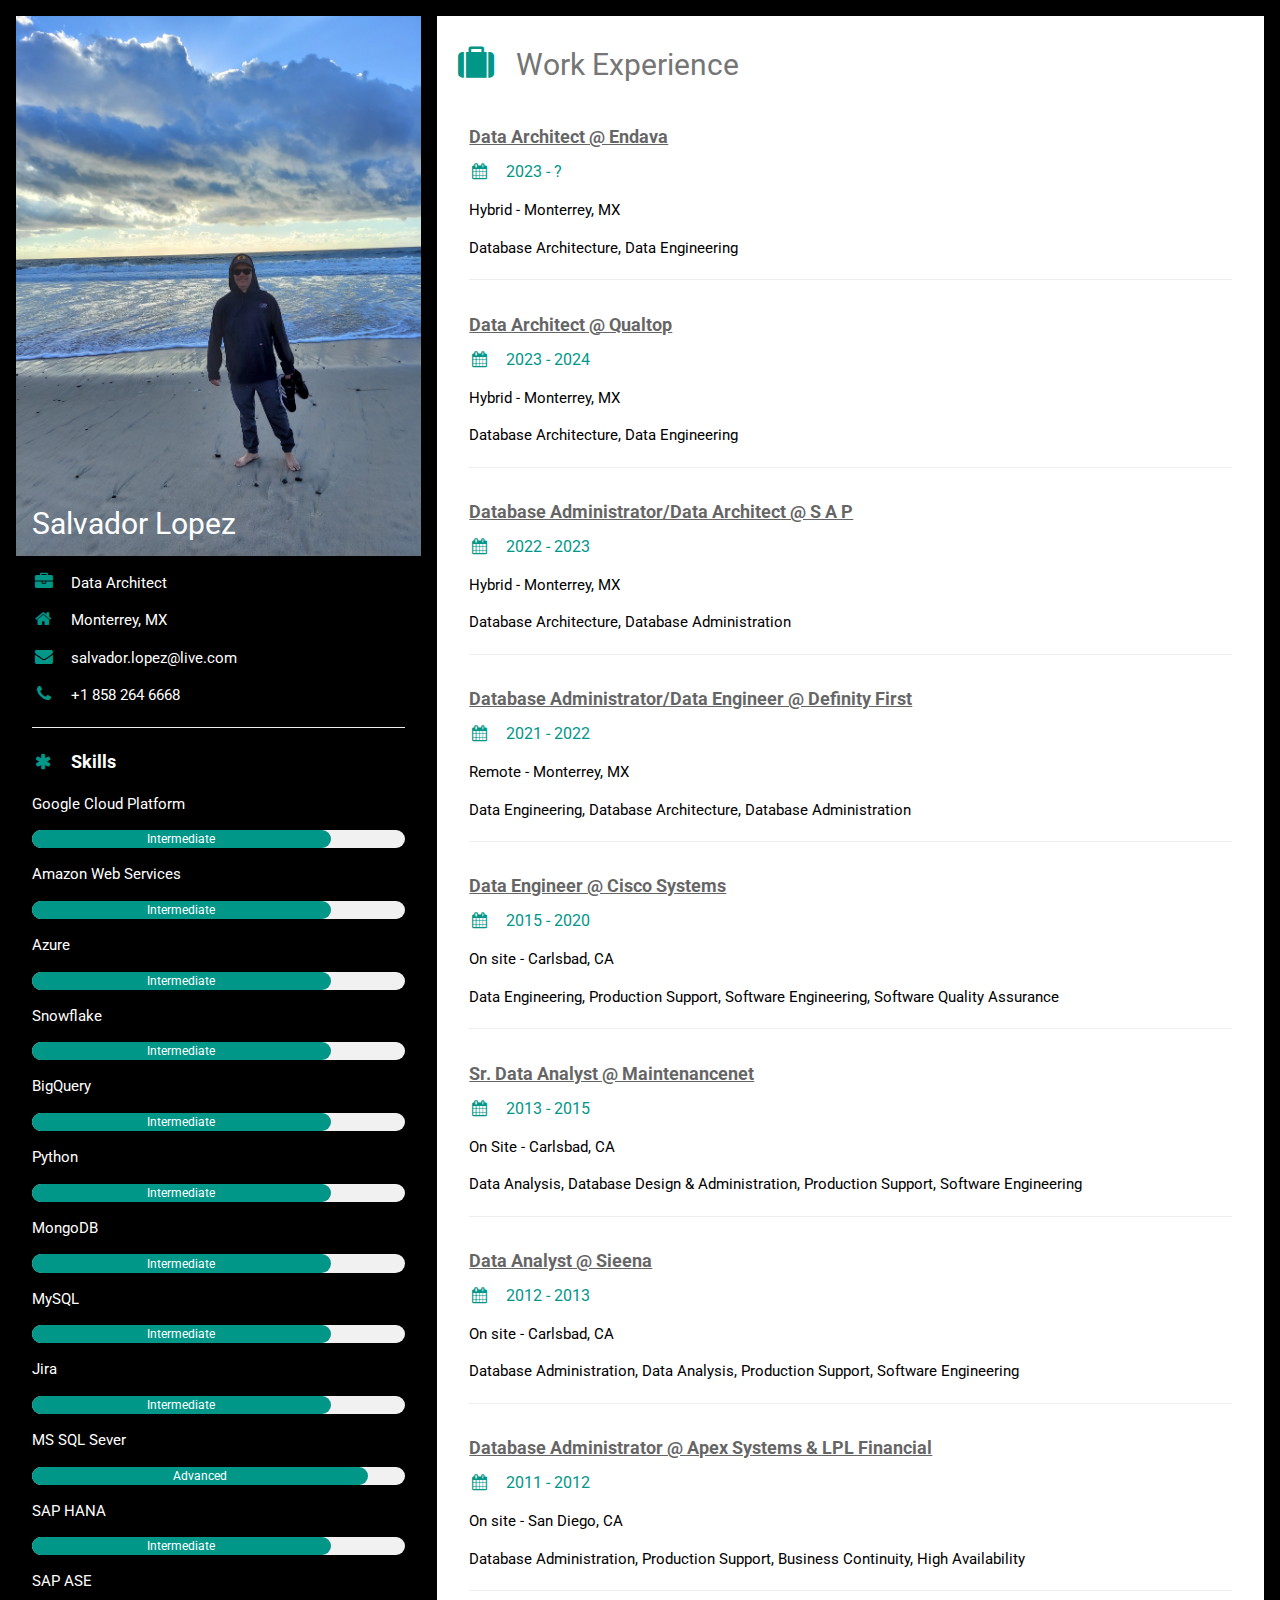
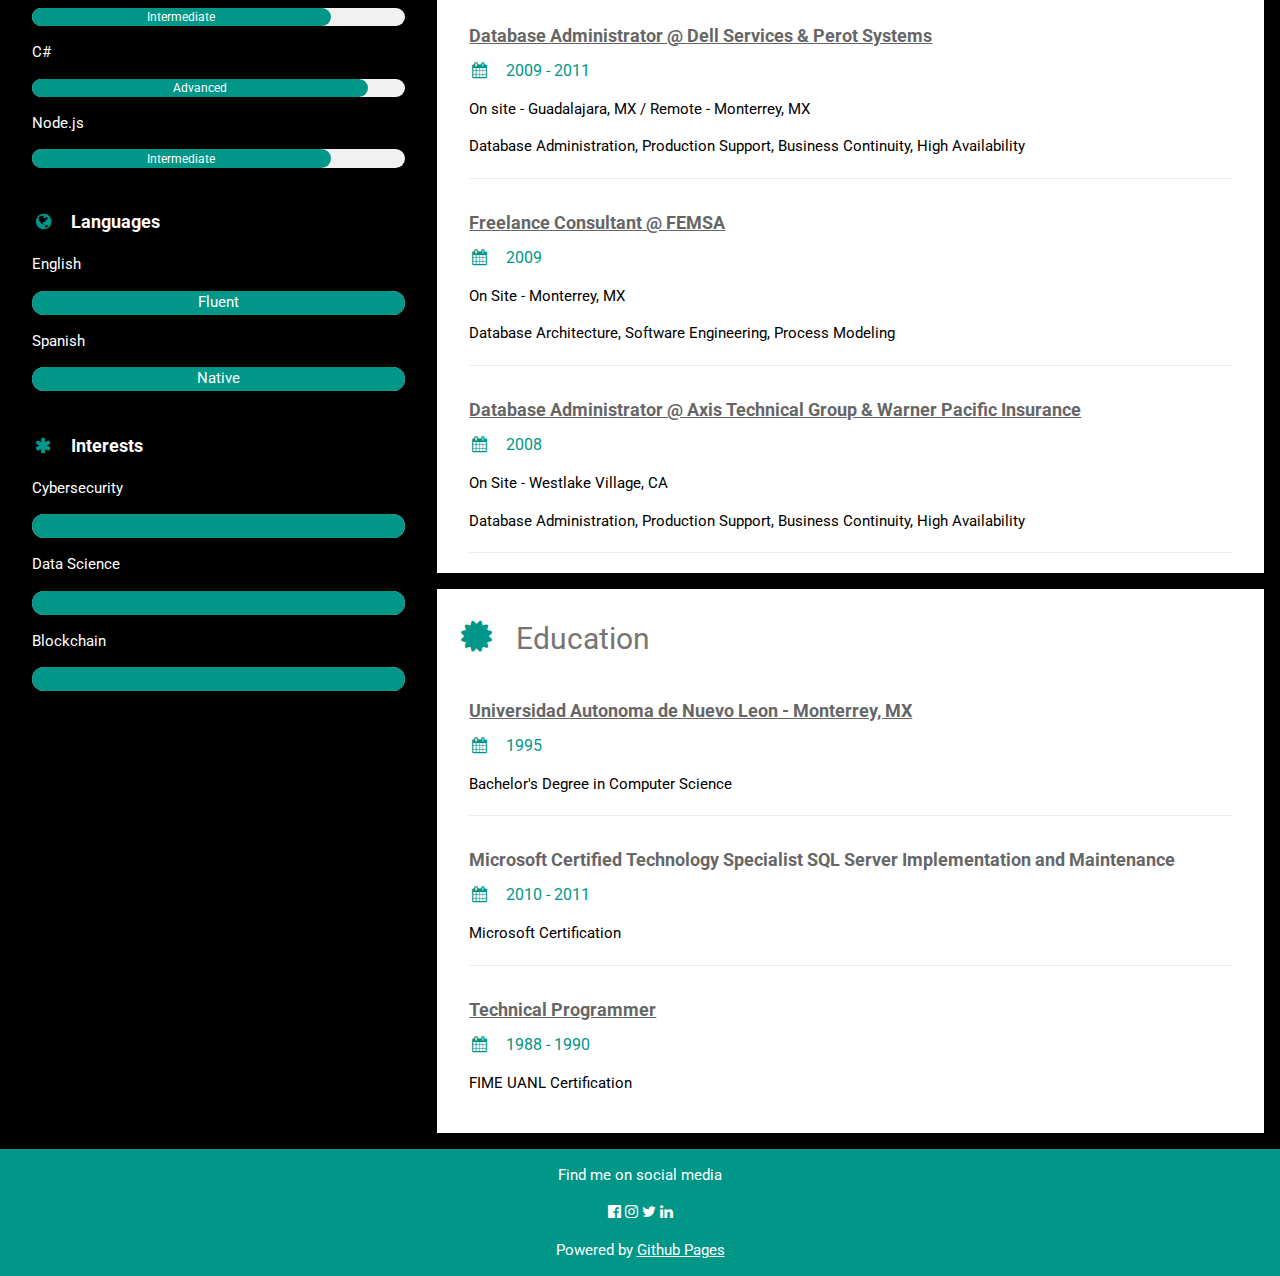
==== commit 9d8c14c1: "Update index.html" ====
--- a/index.html
+++ b/index.html
@@ -145,9 +145,16 @@
     
       <div class="w3-container w3-card w3-white w3-margin-bottom">
         <h2 class="w3-text-grey w3-padding-16"><i class="fa fa-suitcase fa-fw w3-margin-right w3-xxlarge w3-text-teal"></i>Work Experience</h2>
-        <div class="w3-container">
-          <h5 class="w3-opacity"><b> <a href="https://www.sap.com" target="_blank"> Data Architect @ Qualtop </a></b></h5>
+                <div class="w3-container">
+          <h5 class="w3-opacity"><b> <a href="https://www.endava.com" target="_blank"> Data Architect @ Endava </a></b></h5>
           <h6 class="w3-text-teal"><i class="fa fa-calendar fa-fw w3-margin-right"></i>2023 - ? </h6>
+          <p>Hybrid - Monterrey, MX</p>
+          <p>Database Architecture, Data Engineering</p>
+          <hr>
+        </div>
+        <div class="w3-container">
+          <h5 class="w3-opacity"><b> <a href="https://www.qualtop.com" target="_blank"> Data Architect @ Qualtop </a></b></h5>
+          <h6 class="w3-text-teal"><i class="fa fa-calendar fa-fw w3-margin-right"></i>2023 - 2024 </h6>
           <p>Hybrid - Monterrey, MX</p>
           <p>Database Architecture, Data Engineering</p>
           <hr>
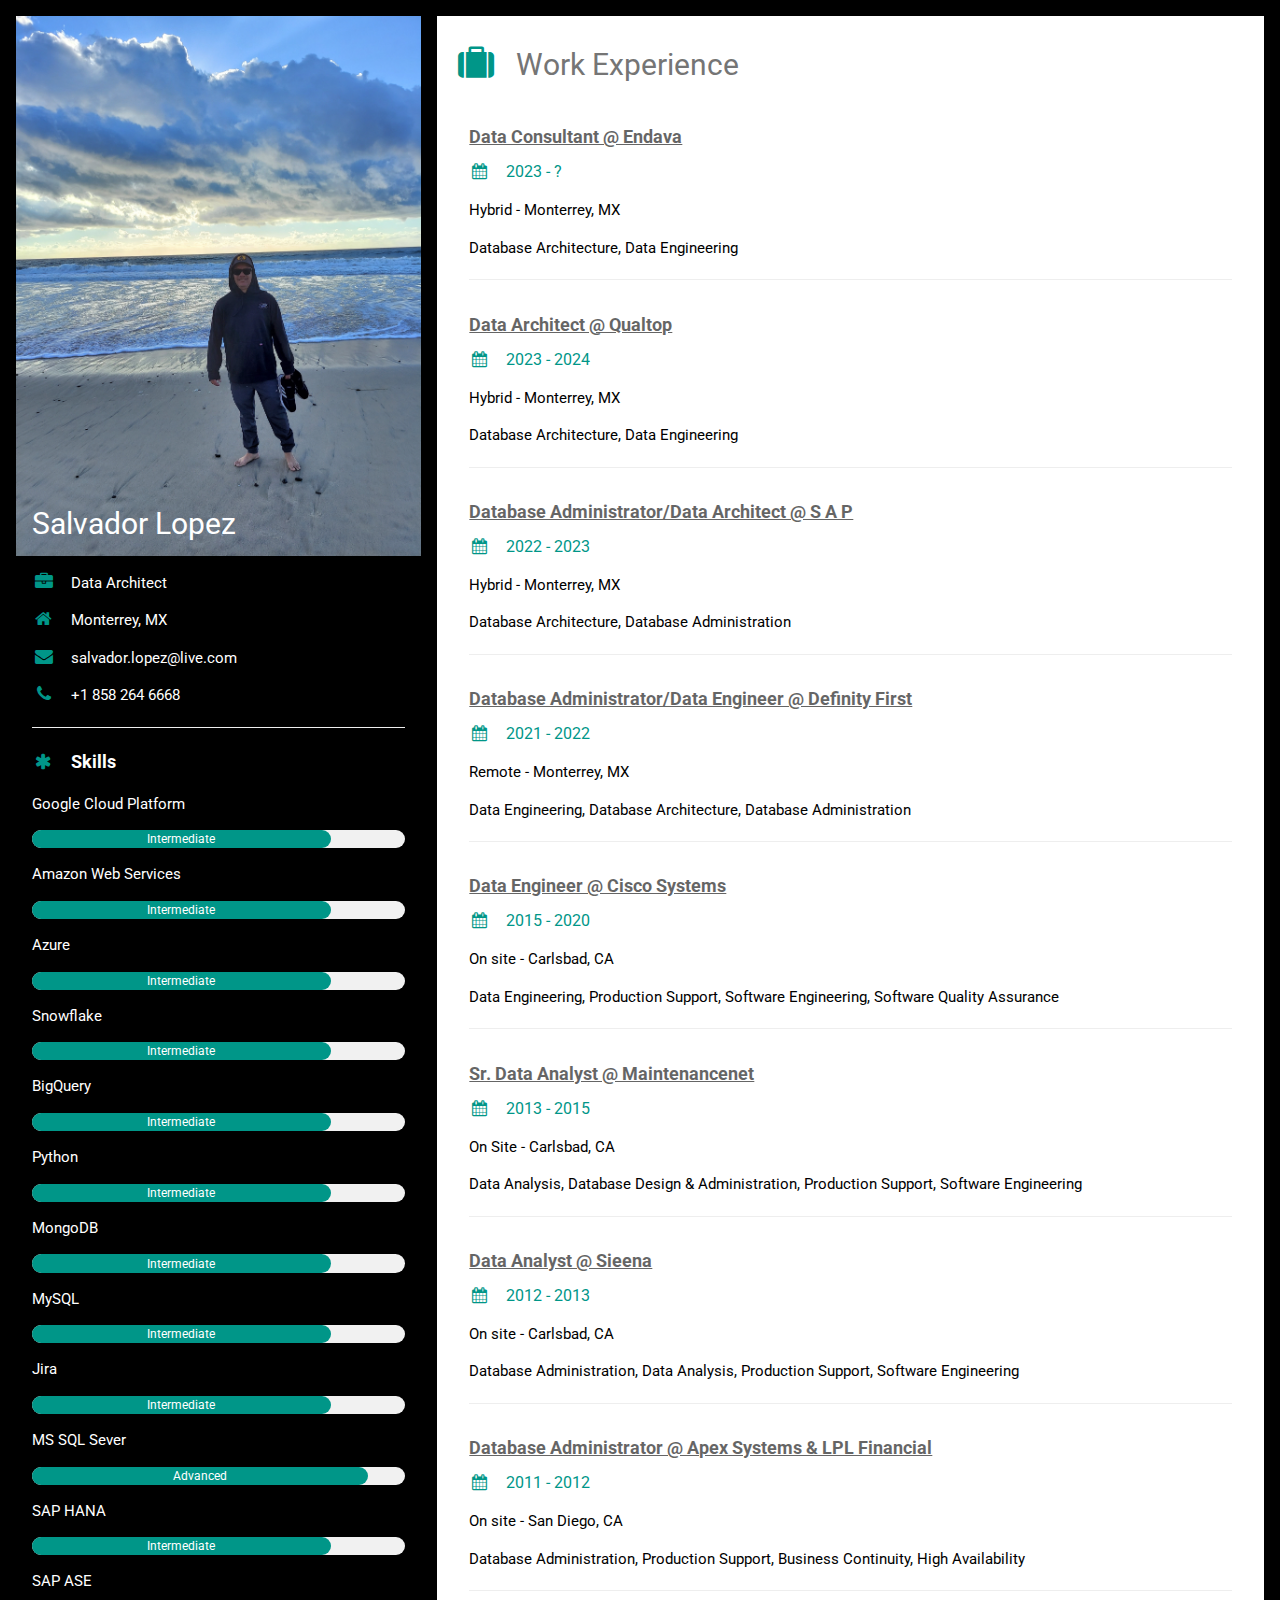
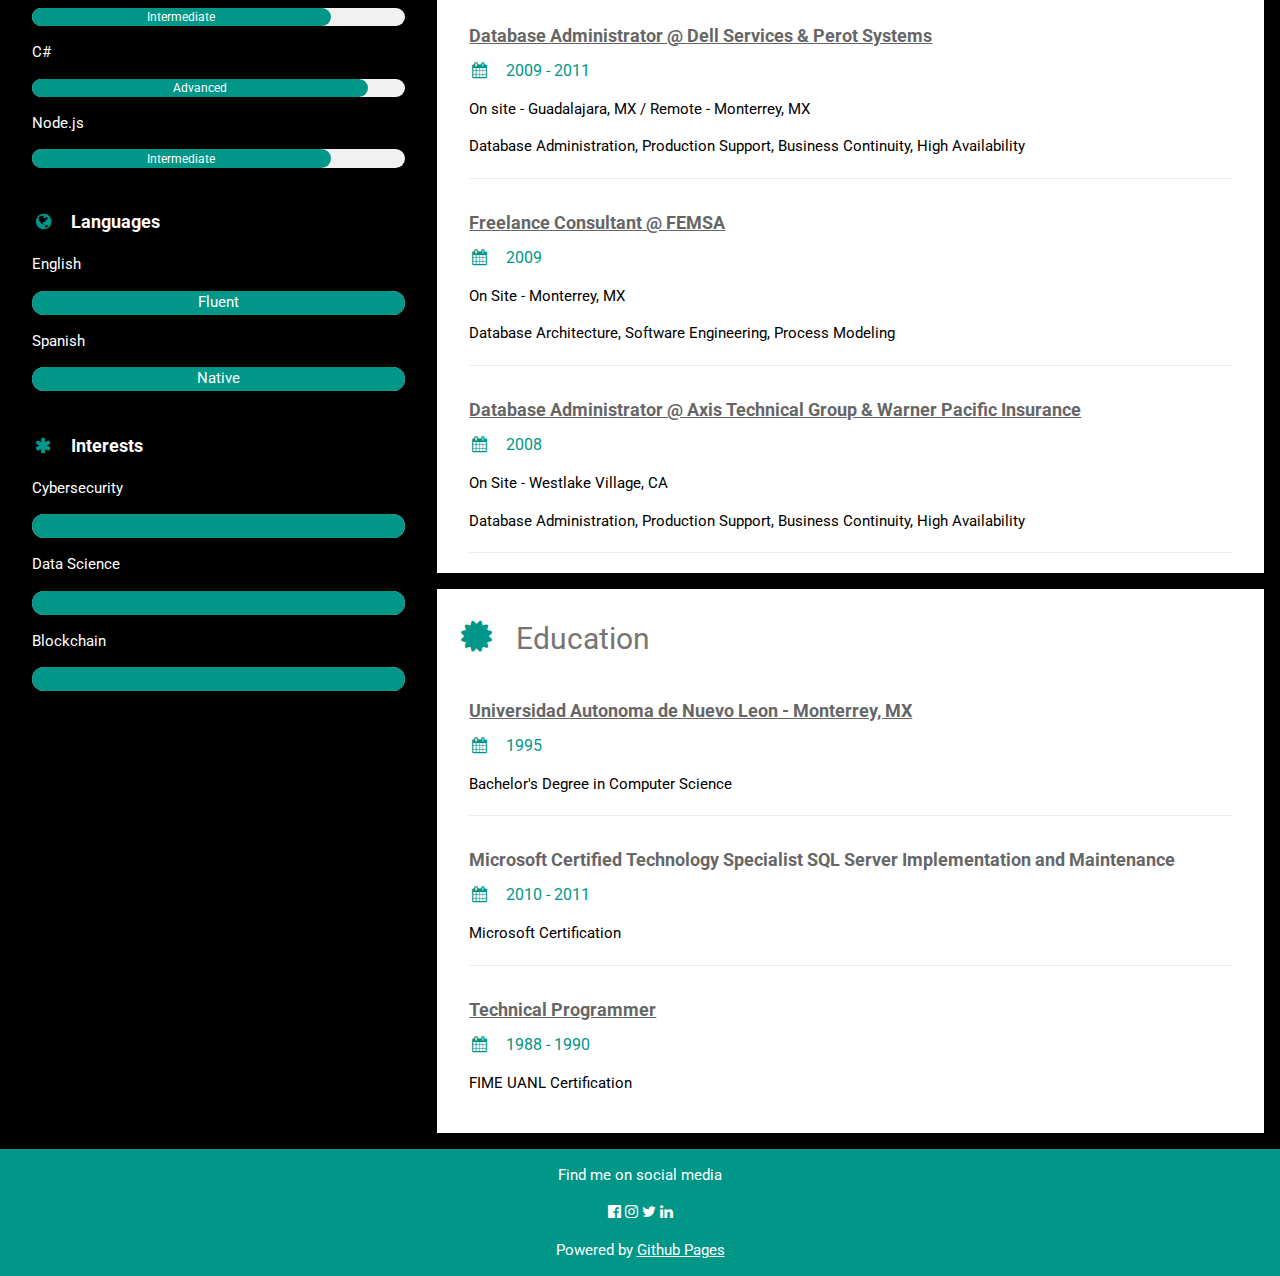
==== commit ac376bb7: "Update index.html" ====
--- a/index.html
+++ b/index.html
@@ -146,7 +146,7 @@
       <div class="w3-container w3-card w3-white w3-margin-bottom">
         <h2 class="w3-text-grey w3-padding-16"><i class="fa fa-suitcase fa-fw w3-margin-right w3-xxlarge w3-text-teal"></i>Work Experience</h2>
                 <div class="w3-container">
-          <h5 class="w3-opacity"><b> <a href="https://www.endava.com" target="_blank"> Data Architect @ Endava </a></b></h5>
+          <h5 class="w3-opacity"><b> <a href="https://www.endava.com" target="_blank"> Data Consultant @ Endava </a></b></h5>
           <h6 class="w3-text-teal"><i class="fa fa-calendar fa-fw w3-margin-right"></i>2023 - ? </h6>
           <p>Hybrid - Monterrey, MX</p>
           <p>Database Architecture, Data Engineering</p>
